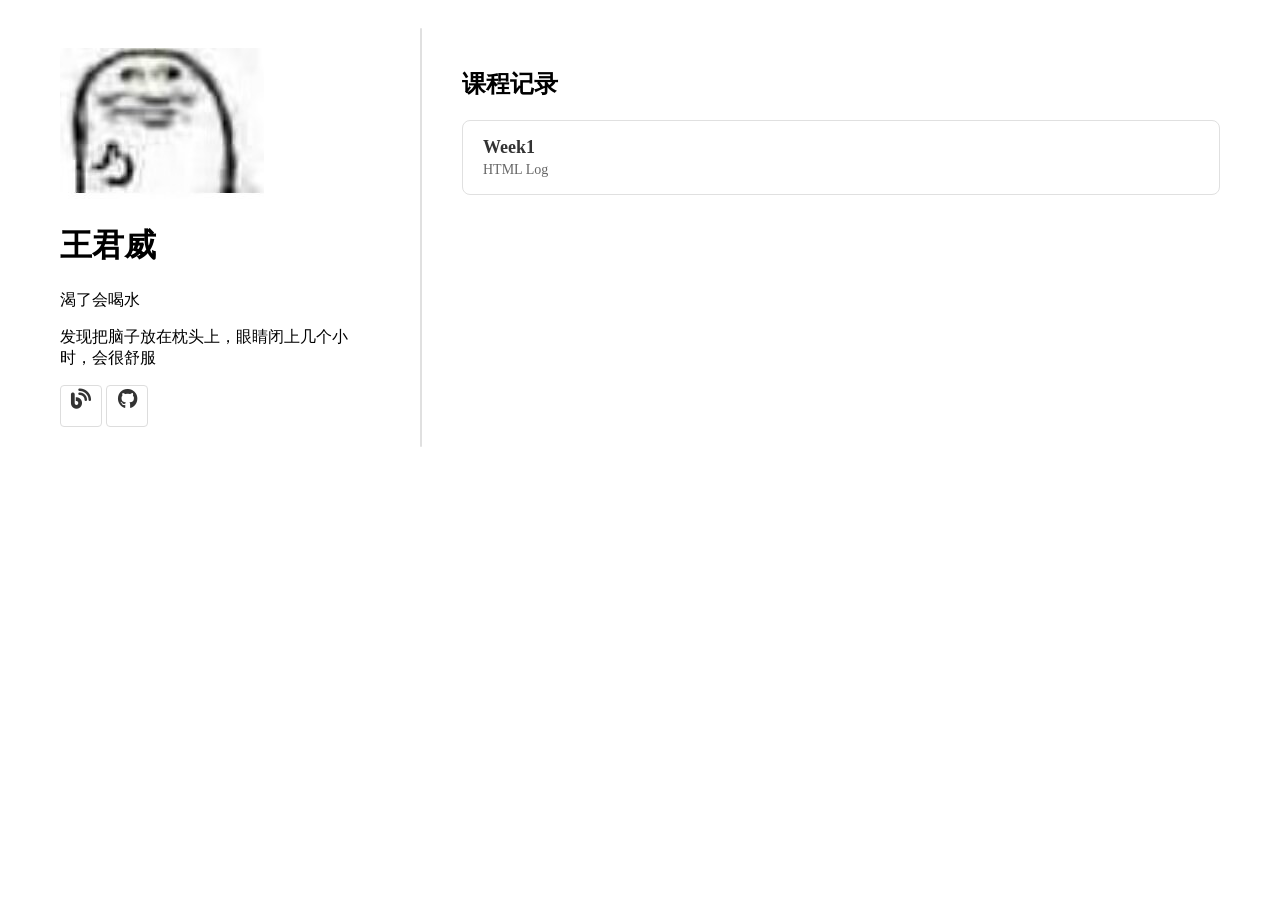
==== index.html @ 247d762c "week1 1-2" ====
<!doctype html>
<html lang="en-US">

<head>
  <meta charset="utf-8" />
  <meta name="viewport" content="width=device-width" />
  <title>王君威</title>
  <link href="styles/style.css" rel="stylesheet" />
  <link href="styles/card.css" rel="stylesheet" />
  <link rel="stylesheet" href="https://cdnjs.cloudflare.com/ajax/libs/font-awesome/6.4.0/css/all.min.css" />
  <link href="https://fonts.googleapis.com/css?family=Open+Sans" rel="stylesheet" />
</head>


<body>
  <div class="container">
    <div class="image-section">
      <img src="image/IMG_3309.JPG" alt="头像" />
      <h1>王君威</h1>
      <p>渴了会喝水</p>
      <p>发现把脑子放在枕头上，眼睛闭上几个小时，会很舒服</p>
      <a href="https://blogs.goudaijun.top/" class="icon-link">
        <i class="fa-solid fa-blog"></i>
        Blogs
      </a>
      <a href="https://github.com/JunWang666" class="icon-link">
        <i class="fa-brands fa-github"></i>
        Github
      </a>
    </div>

    <div class="divider"></div>

    <div class="content-section">
      <h2> 课程记录</h2>
      <a href="/content/week1.html" class="card-link">
        <p class="card-title">Week1</p>
        <p class="card-desc">HTML Log</p>
      </a>
      
      
    </div>
  </div>
</body>

<script src="scripts/main.js"></script>

</html>
---- styles/style.css ----
/* 布局容器 - 使用 Flexbox */
.container {
  display: flex;
  flex-wrap: wrap;
  max-width: 1200px;
  margin: 0 auto;
  padding: 20px;
}

/* PC端：左右分栏，各占50% */
.image-section,
.content-section {
  flex: 1;
  min-width: 300px;
  background: #fff;
  padding: 20px;
  border-radius: 8px;
}

/* 左侧栏：30%宽度，有范围限制 */
.image-section {
  flex: 0 0 30%;
  min-width: 100px;   /* 最小宽度 */
  max-width: 300px;  /* 最大宽度 */
  padding-right: 40px;
}

/* 分割线样式 */
.divider {
  width: 2px;                    /* 分割线宽度 */
  background: #e0e0e0;           /* 分割线颜色 */
  margin: 0 20px;                /* 左右间距 */
  border-radius: 1px;           /* 圆角（可选） */
}

/* 移动端：隐藏分割线，改为单栏布局 */
@media (max-width: 768px) {
  .divider {
    display: none;
  }
}

/* 移动端：小于768px时改为单栏 */
@media (max-width: 768px) {
  .image-section {
    padding-right: 0;
    padding-bottom: 20px;
  }
}

/* 图标链接样式 - 文字隐藏，只显示图标 */
.icon-link {
  display: inline-block;
  width: 40px;
  height: 40px;
  line-height: 40px;
  text-align: center;
  text-decoration: none;
  font-size: 0; /* 把文字大小设为0 */
  border: 1px solid #ddd;
  border-radius: 4px;
}

/* 让图标正常显示 */
.icon-link .fa-blog,
.icon-link .fa-github {
  font-size: 20px;
  color: #333;
}
---- styles/card.css ----
/* ===== 最小卡片示例 ===== */

/* 卡片容器 */
.card-link {
  display: block;                    /* 让链接变成块级元素 */
  background: #fff;                 /* 白色背景 */
  border: 1px solid #e0e0e0;        /* 浅灰色边框 */
  border-radius: 8px;               /* 圆角 */
  padding: 16px 20px;                /* 内边距 */
  margin-bottom: 12px;               /* 卡片之间的间距 */
  text-decoration: none;            /* 去掉下划线 */
  color: #333;                       /* 文字颜色 */
  transition: all 0.2s ease;         /* 平滑过渡效果 */
}

/* 悬停时的效果 */
.card-link:hover {
  border-color: #007bff;            /* 边框变蓝色 */
  box-shadow: 0 2px 8px rgba(0, 123, 255, 0.15); /* 蓝色阴影 */
  transform: translateY(-2px);       /* 轻微上移 */
}

/* 卡片内的文字样式 */
.card-link .card-title {
  font-size: 18px;
  font-weight: 600;
  margin: 0;
}

.card-link .card-desc {
  font-size: 14px;
  color: #666;
  margin: 4px 0 0 0;
}
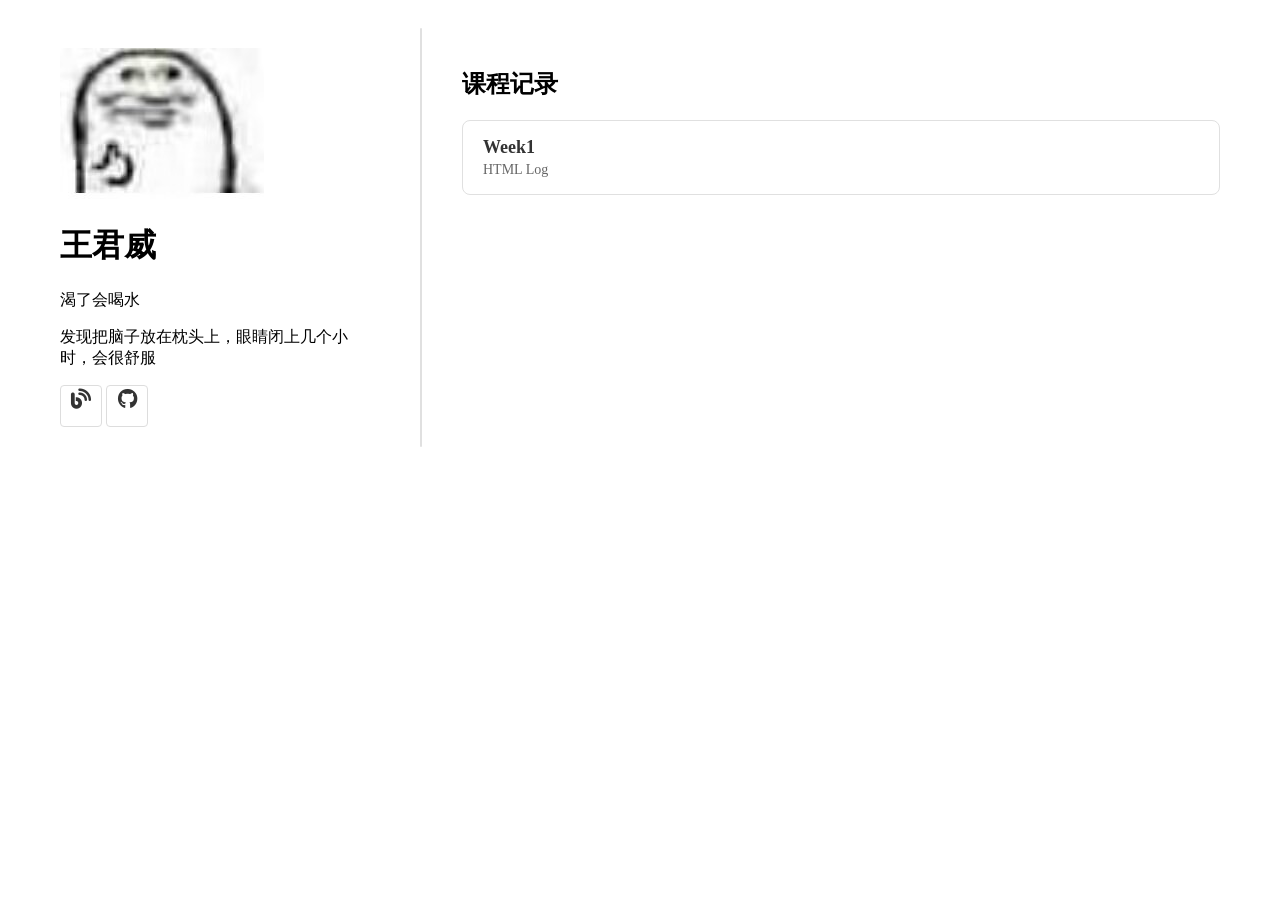
==== commit 5c1e0346: "Add base tag for correct URL resolution" ====
--- a/index.html
+++ b/index.html
@@ -9,6 +9,7 @@
   <link href="styles/card.css" rel="stylesheet" />
   <link rel="stylesheet" href="https://cdnjs.cloudflare.com/ajax/libs/font-awesome/6.4.0/css/all.min.css" />
   <link href="https://fonts.googleapis.com/css?family=Open+Sans" rel="stylesheet" />
+  <base href="https://junwang666.github.io/Course_FromCodeToReal/">
 </head>
 
 
@@ -45,4 +46,4 @@
 
 <script src="scripts/main.js"></script>
 
-</html>+</html>
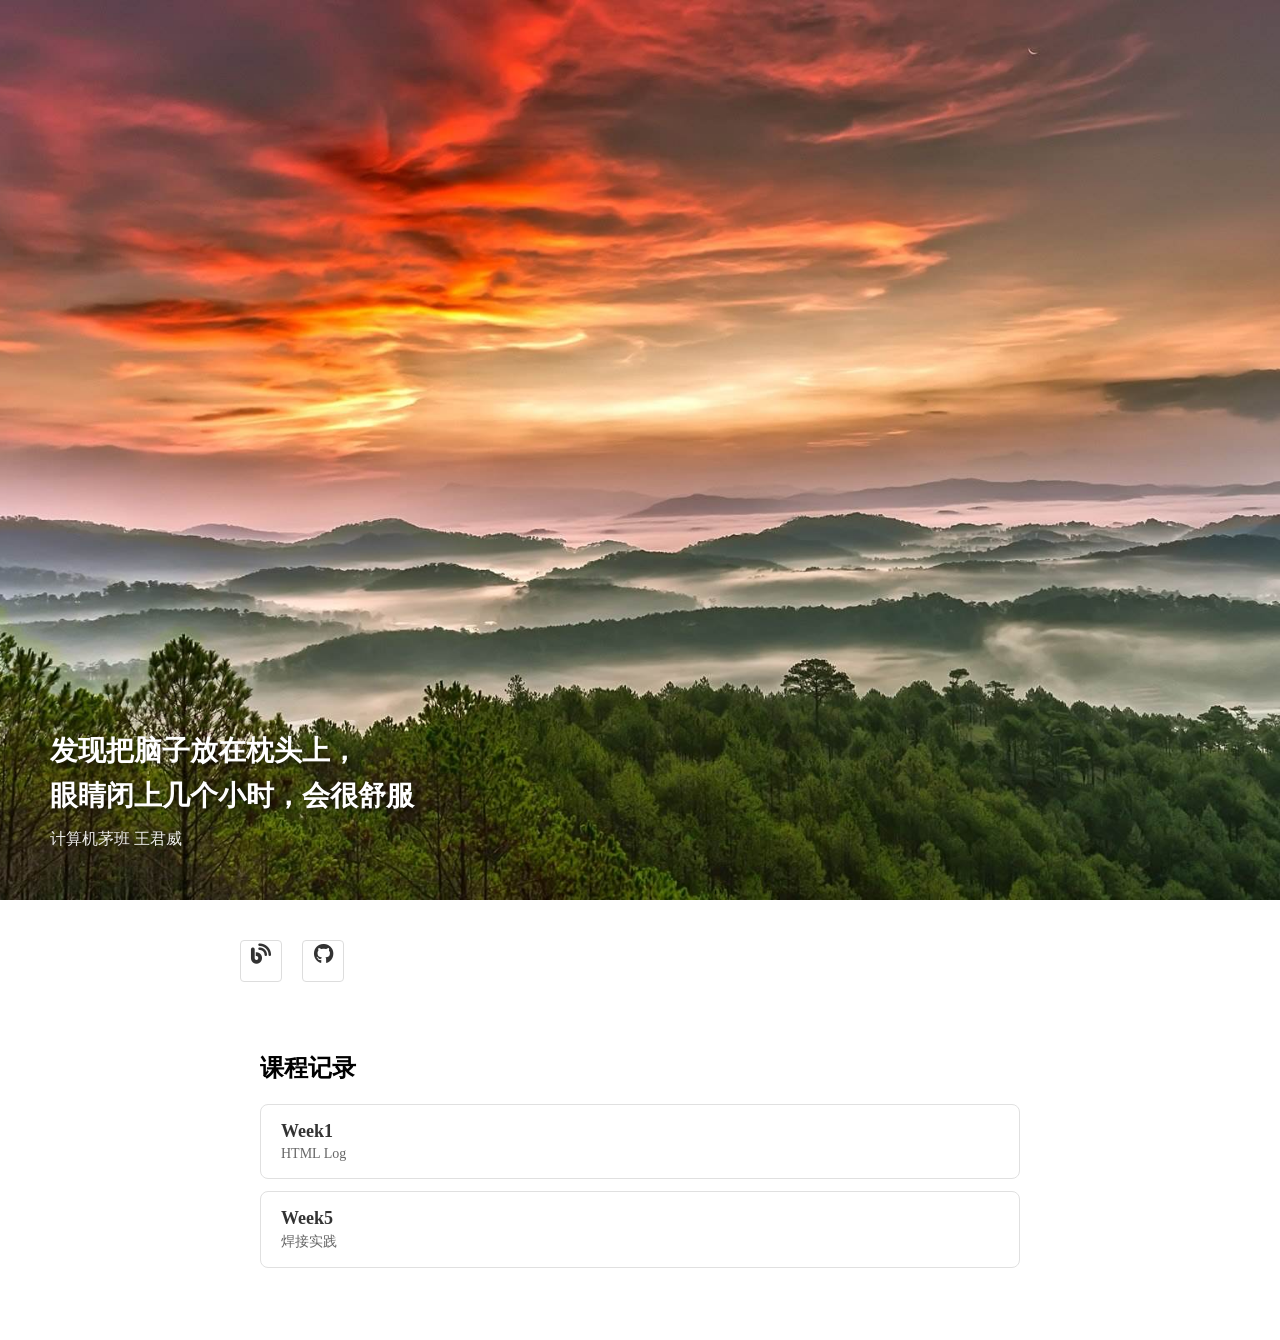
==== commit 762c270a: "update" ====
--- a/index.html
+++ b/index.html
@@ -1,5 +1,5 @@
 <!doctype html>
-<html lang="en-US">
+<html lang="zh-CN">
 
 <head>
   <meta charset="utf-8" />
@@ -9,41 +9,96 @@
   <link href="styles/card.css" rel="stylesheet" />
   <link rel="stylesheet" href="https://cdnjs.cloudflare.com/ajax/libs/font-awesome/6.4.0/css/all.min.css" />
   <link href="https://fonts.googleapis.com/css?family=Open+Sans" rel="stylesheet" />
-  <base href="https://junwang666.github.io/Course_FromCodeToReal/">
+  
+  <style>
+    /* 清除默认边距，确保全屏 */
+    body, html {
+      margin: 0;
+      padding: 0;
+    }
+
+    /* 首屏全屏大图容器 */
+    .hero-section {
+      height: 100vh; /* 100% 视口高度 */
+      background-image: url('image/mainpost.jpg');
+      background-size: cover; /* 图片等比例缩放铺满 */
+      background-position: center; /* 图片居中显示 */
+      position: relative;
+    }
+
+    /* 左下角文字区域 */
+    .bottom-left-text {
+      position: absolute;
+      bottom: 50px;
+      left: 50px;
+      color: white; /* 假设大图偏暗，使用白字。如果图亮可以改黑色 */
+      text-shadow: 2px 2px 5px rgba(0,0,0,0.6); /* 加点阴影防止看不清 */
+    }
+
+    .signature {
+      font-size: 28px;
+      font-weight: bold;
+      line-height: 1.6;
+      margin-bottom: 10px;
+    }
+
+    .name {
+      font-size: 16px;
+      opacity: 0.9;
+    }
+
+    /* 下方的内容区 */
+    .content-container {
+      max-width: 800px;
+      margin: 40px auto;
+      padding: 0 20px;
+    }
+    
+    .social-links {
+      display: flex;
+      gap: 20px;
+      margin-bottom: 30px;
+    }
+  </style>
 </head>
 
+<body>
+  <div class="hero-section">
+    <div class="bottom-left-text">
+      <div class="signature">
+        发现把脑子放在枕头上，<br>
+        眼睛闭上几个小时，会很舒服
+      </div>
+      <div class="name">计算机茅班 王君威</div>
+    </div>
+  </div>
 
-<body>
-  <div class="container">
-    <div class="image-section">
-      <img src="image/IMG_3309.JPG" alt="头像" />
-      <h1>王君威</h1>
-      <p>渴了会喝水</p>
-      <p>发现把脑子放在枕头上，眼睛闭上几个小时，会很舒服</p>
+  <div class="content-container">
+    <div class="social-links">
       <a href="https://blogs.goudaijun.top/" class="icon-link">
-        <i class="fa-solid fa-blog"></i>
-        Blogs
+        <i class="fa-solid fa-blog"></i> Blogs
       </a>
       <a href="https://github.com/JunWang666" class="icon-link">
-        <i class="fa-brands fa-github"></i>
-        Github
+        <i class="fa-brands fa-github"></i> Github
       </a>
     </div>
 
     <div class="divider"></div>
 
     <div class="content-section">
-      <h2> 课程记录</h2>
-      <a href="/content/week1.html" class="card-link">
+      <h2>课程记录</h2>
+      <a href="content/week1.html" class="card-link">
         <p class="card-title">Week1</p>
         <p class="card-desc">HTML Log</p>
       </a>
-      
-      
+      <a href="content/week5.html" class="card-link">
+        <p class="card-title">Week5</p>
+        <p class="card-desc">焊接实践</p>
+      </a>
     </div>
   </div>
+
+  <script src="scripts/main.js"></script>
 </body>
 
-<script src="scripts/main.js"></script>
-
-</html>
+</html>
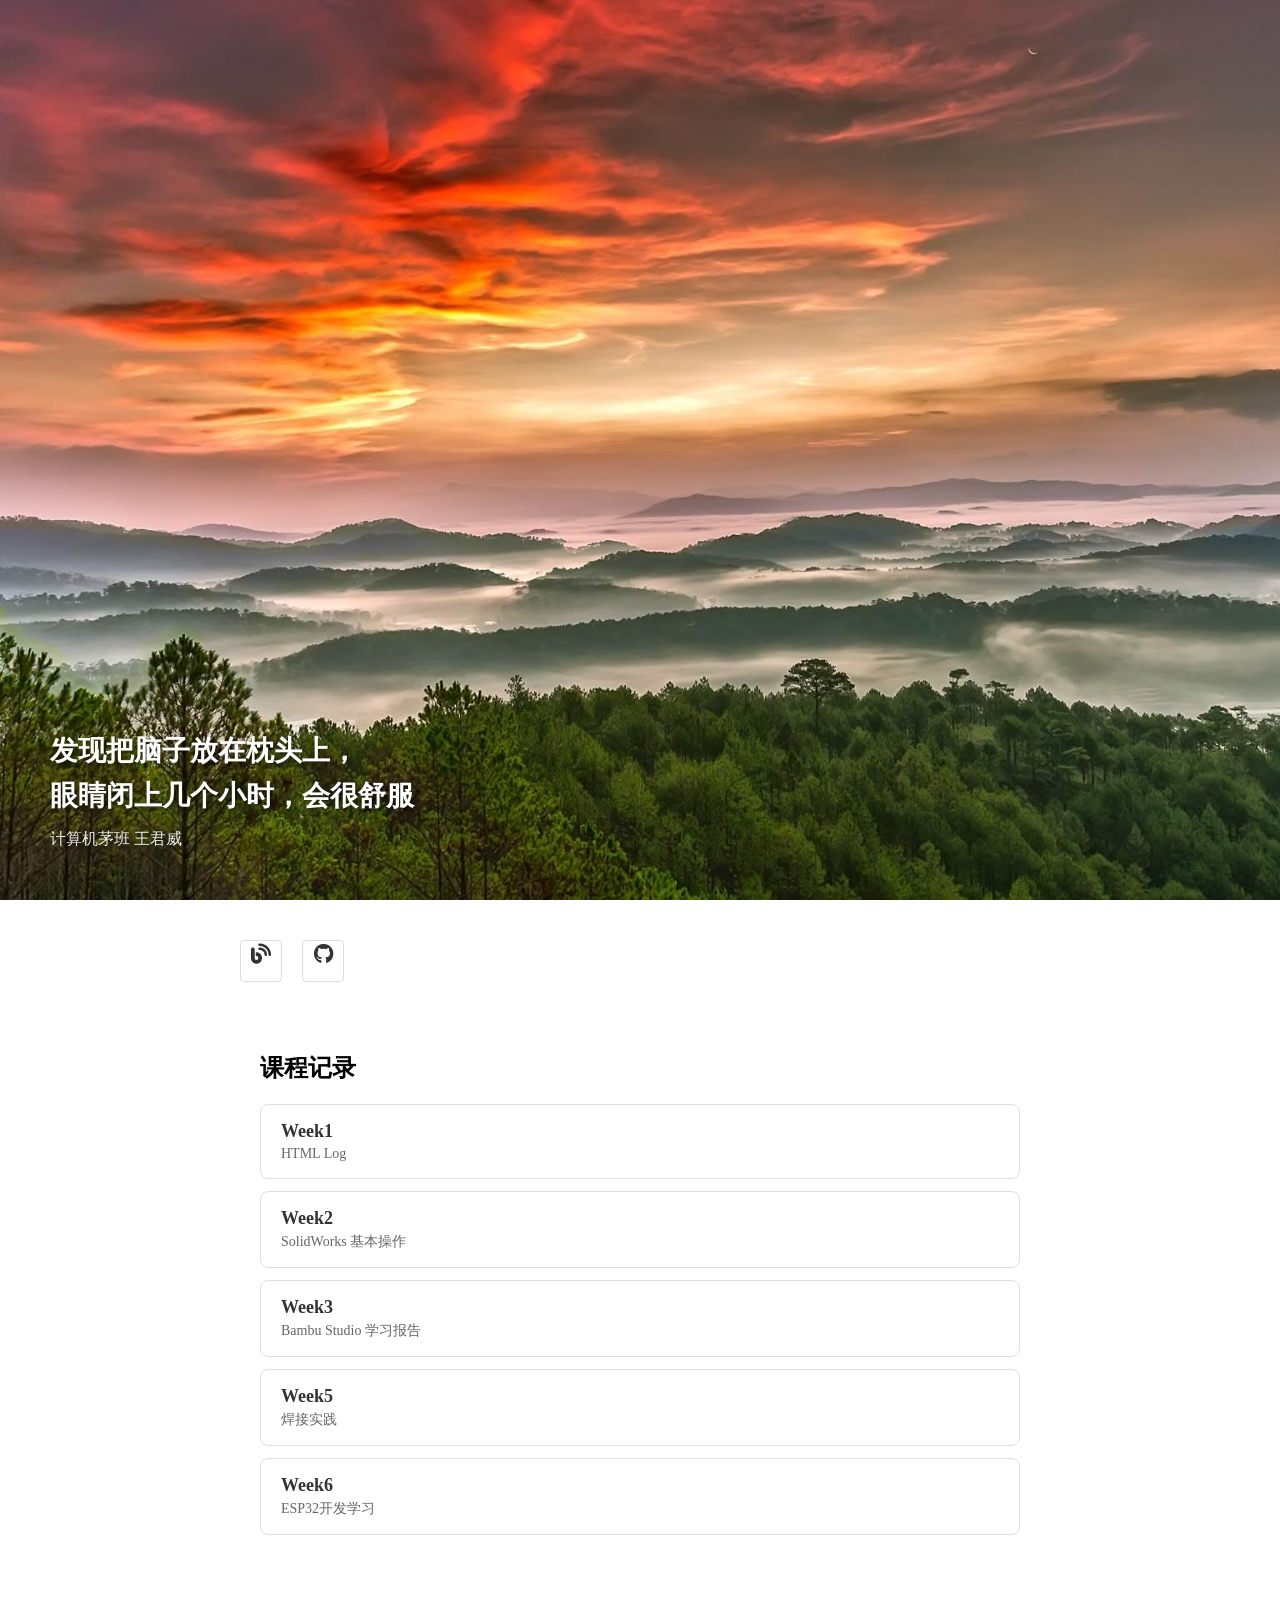
==== commit c13dccf3: "fix" ====
--- a/index.html
+++ b/index.html
@@ -91,9 +91,21 @@
         <p class="card-title">Week1</p>
         <p class="card-desc">HTML Log</p>
       </a>
+      <a href="content/week2.html" class="card-link">
+        <p class="card-title">Week2</p>
+        <p class="card-desc">SolidWorks 基本操作</p>
+      </a>
+      <a href="content/week3.html" class="card-link">
+        <p class="card-title">Week3</p>
+        <p class="card-desc">Bambu Studio 学习报告</p>
+      </a>
       <a href="content/week5.html" class="card-link">
         <p class="card-title">Week5</p>
         <p class="card-desc">焊接实践</p>
+      </a>
+      <a href="content/week6.html" class="card-link">
+        <p class="card-title">Week6</p>
+        <p class="card-desc">ESP32开发学习</p>
       </a>
     </div>
   </div>
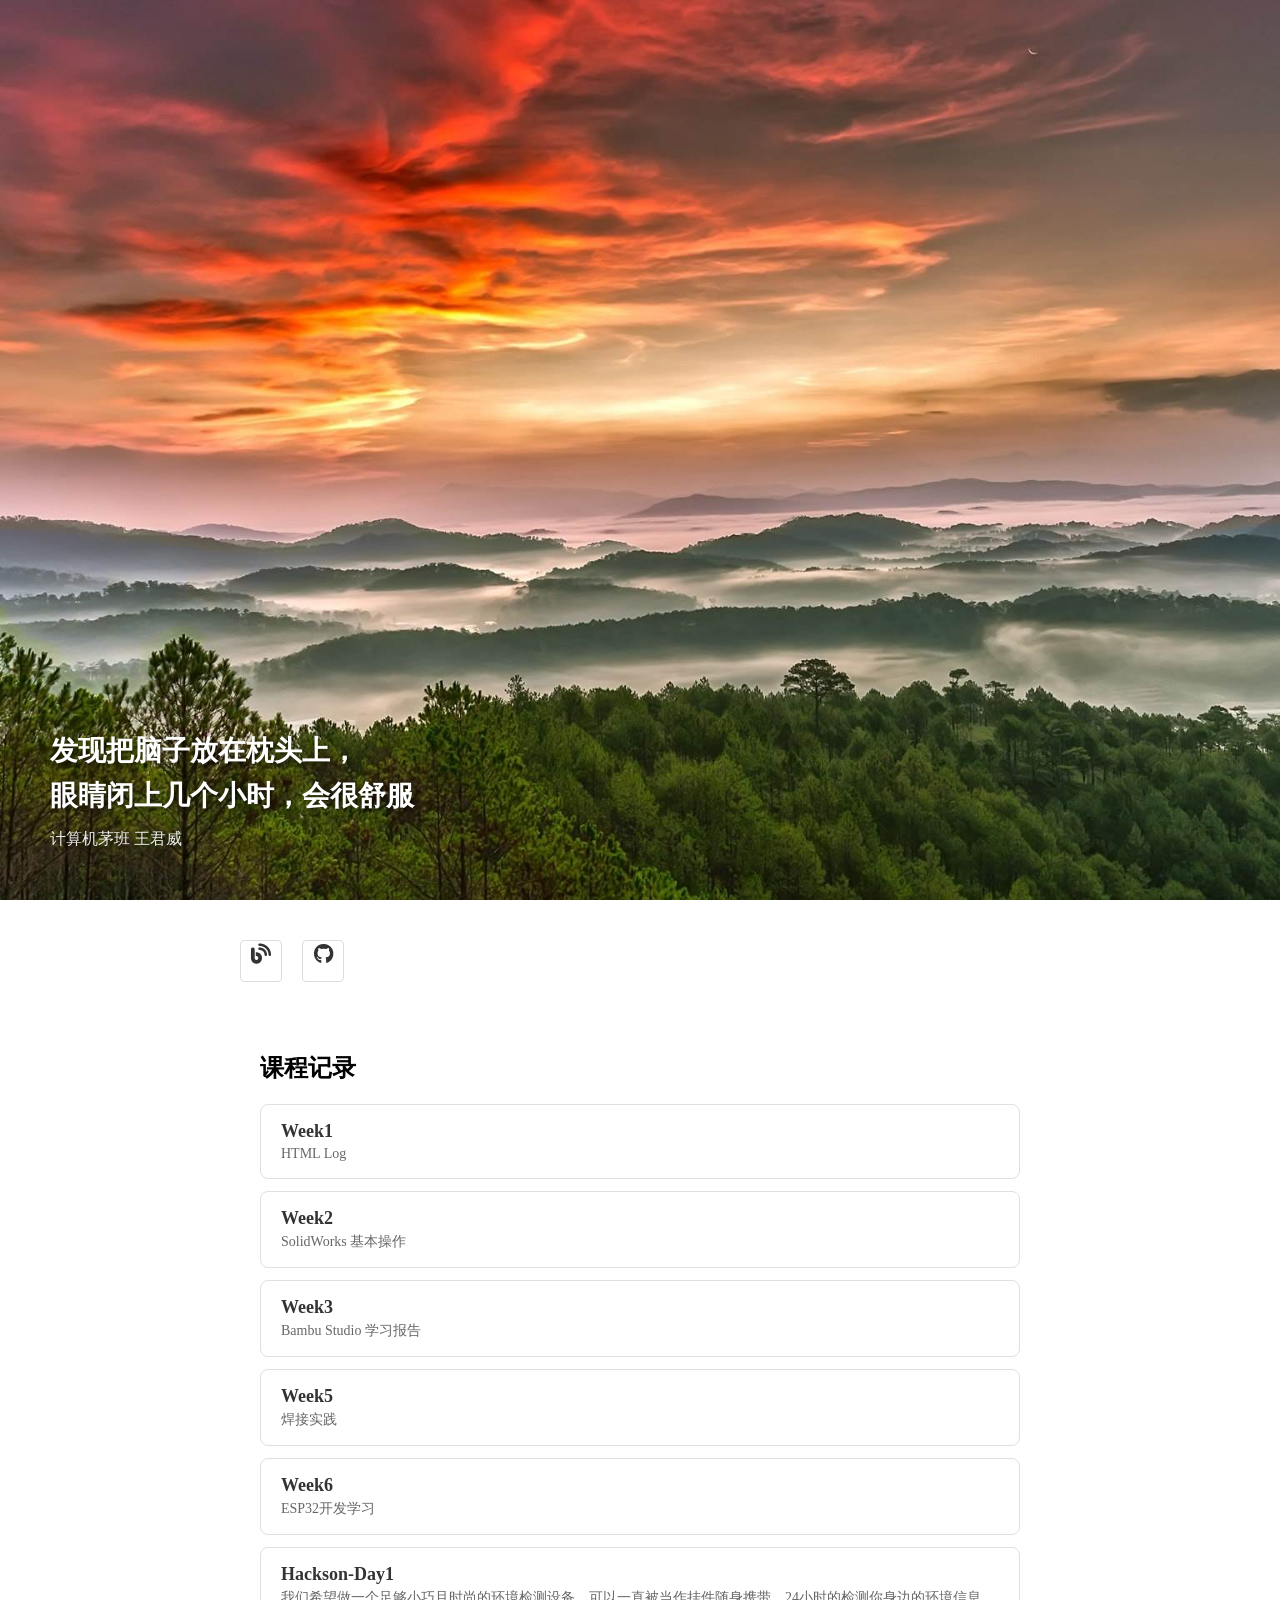
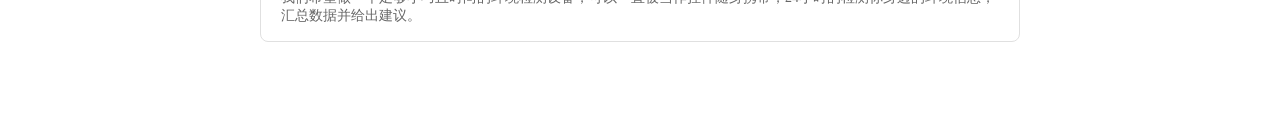
==== commit 2d0c85aa: "Hackson-Day1" ====
--- a/index.html
+++ b/index.html
@@ -107,6 +107,10 @@
         <p class="card-title">Week6</p>
         <p class="card-desc">ESP32开发学习</p>
       </a>
+      <a href="https://blogs.goudaijun.top/p/260530/" class="card-link">
+        <p class="card-title">Hackson-Day1</p>
+        <p class="card-desc">我们希望做一个足够小巧且时尚的环境检测设备，可以一直被当作挂件随身携带，24小时的检测你身边的环境信息，汇总数据并给出建议。</p>
+      </a>
     </div>
   </div>
 
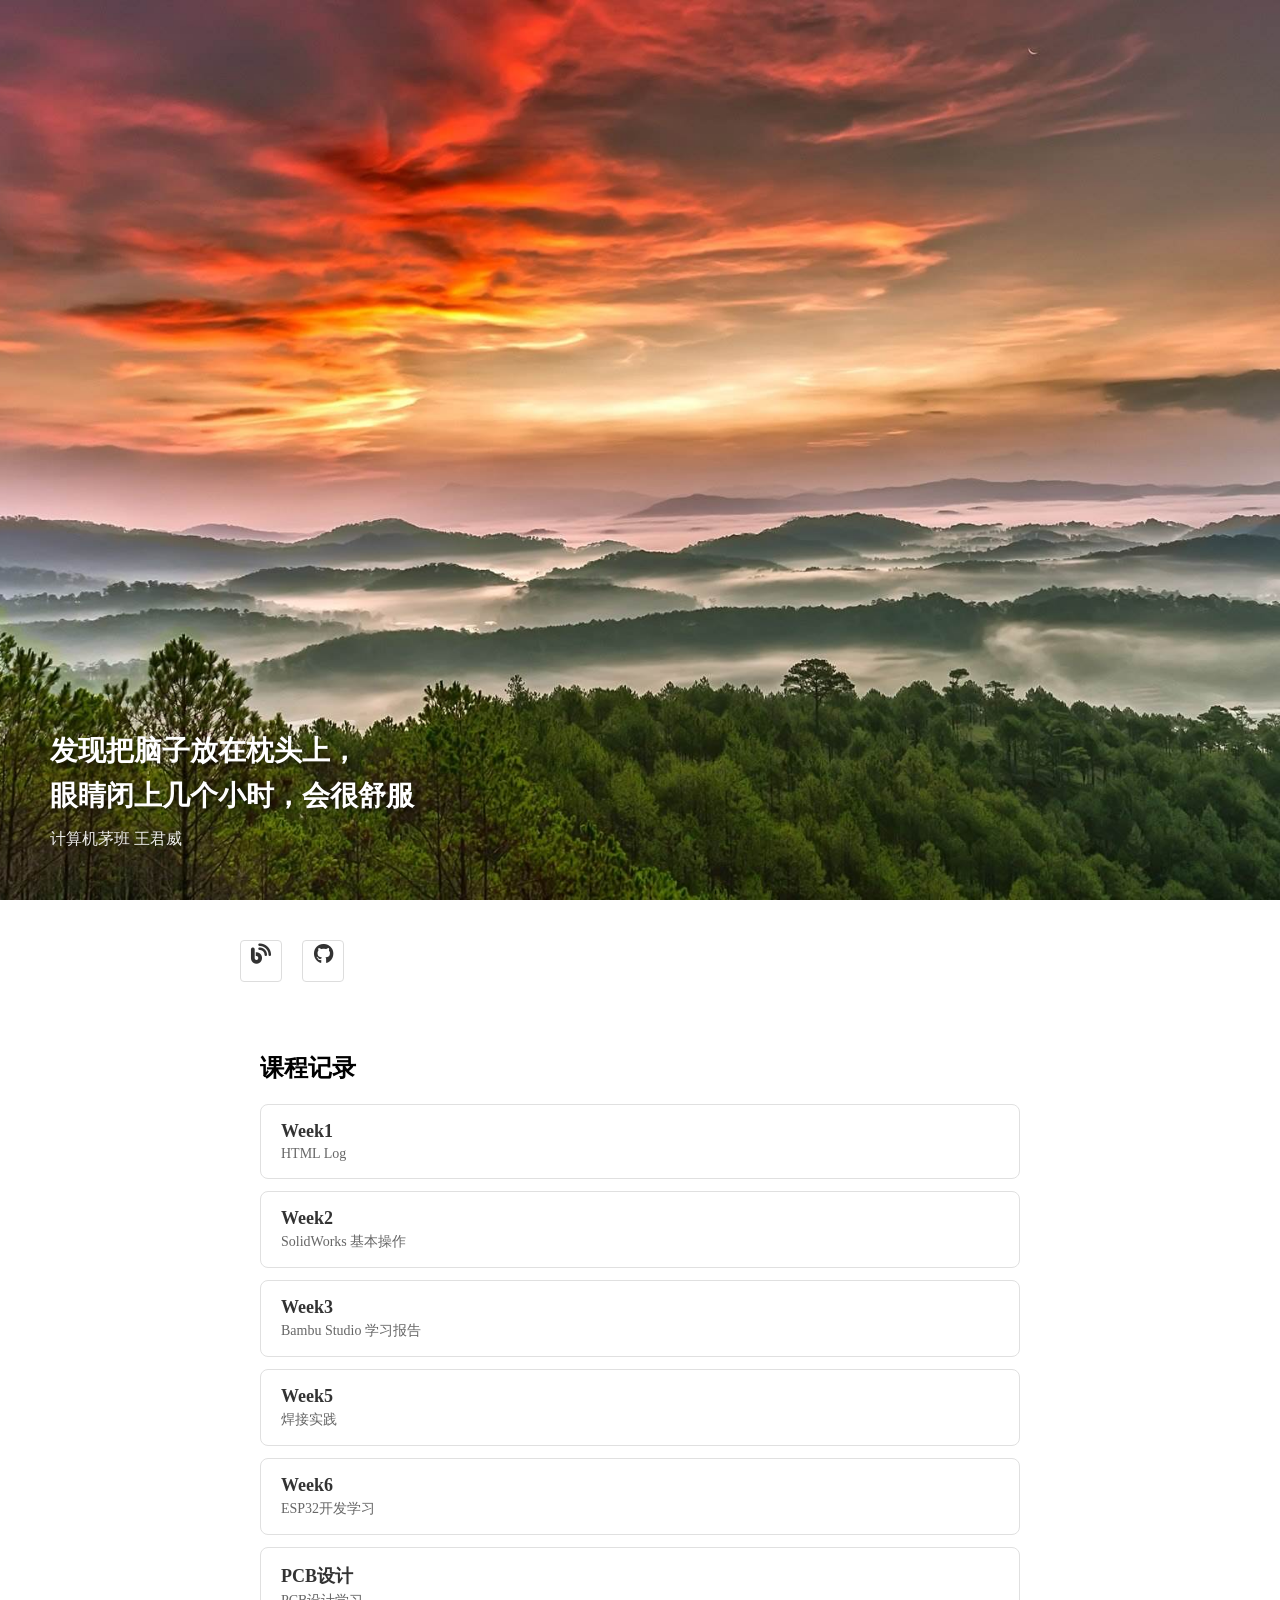
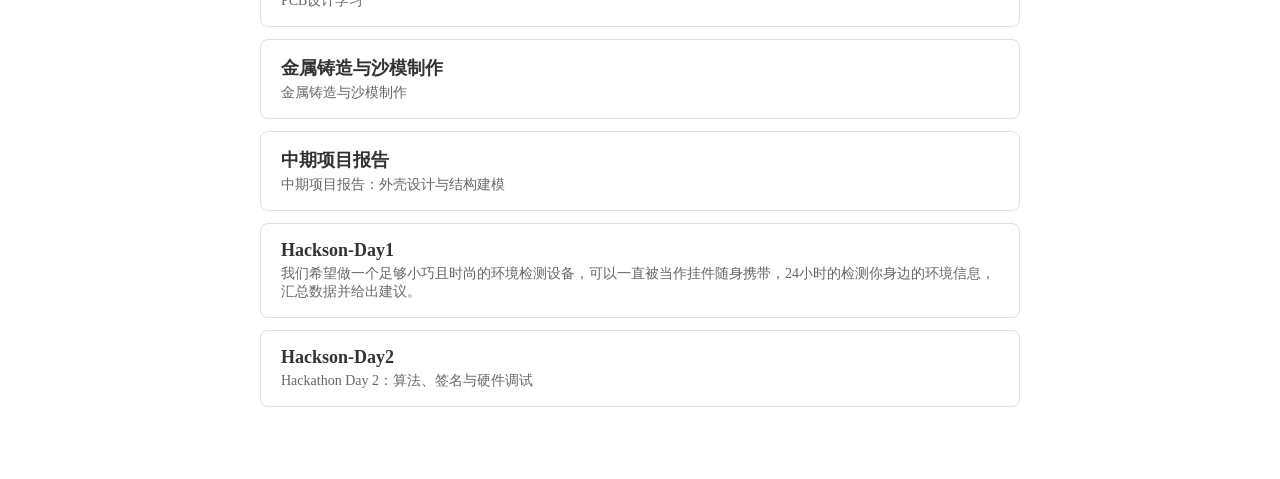
==== commit 7f5169cf: "final" ====
--- a/index.html
+++ b/index.html
@@ -107,9 +107,25 @@
         <p class="card-title">Week6</p>
         <p class="card-desc">ESP32开发学习</p>
       </a>
+      <a href="content/pcb.html" class="card-link">
+        <p class="card-title">PCB设计</p>
+        <p class="card-desc">PCB设计学习</p>
+      </a>
+      <a href="content/mojv.html" class="card-link">
+        <p class="card-title">金属铸造与沙模制作</p>
+        <p class="card-desc">金属铸造与沙模制作</p>
+      </a>
+      <a href="content/middle.html" class="card-link">
+        <p class="card-title">中期项目报告</p>
+        <p class="card-desc">中期项目报告：外壳设计与结构建模</p>
+      </a>
       <a href="https://blogs.goudaijun.top/p/260530/" class="card-link">
         <p class="card-title">Hackson-Day1</p>
         <p class="card-desc">我们希望做一个足够小巧且时尚的环境检测设备，可以一直被当作挂件随身携带，24小时的检测你身边的环境信息，汇总数据并给出建议。</p>
+      </a>
+      <a href="content/hackson_2.html" class="card-link">
+        <p class="card-title">Hackson-Day2</p>
+        <p class="card-desc">Hackathon Day 2：算法、签名与硬件调试</p>
       </a>
     </div>
   </div>
